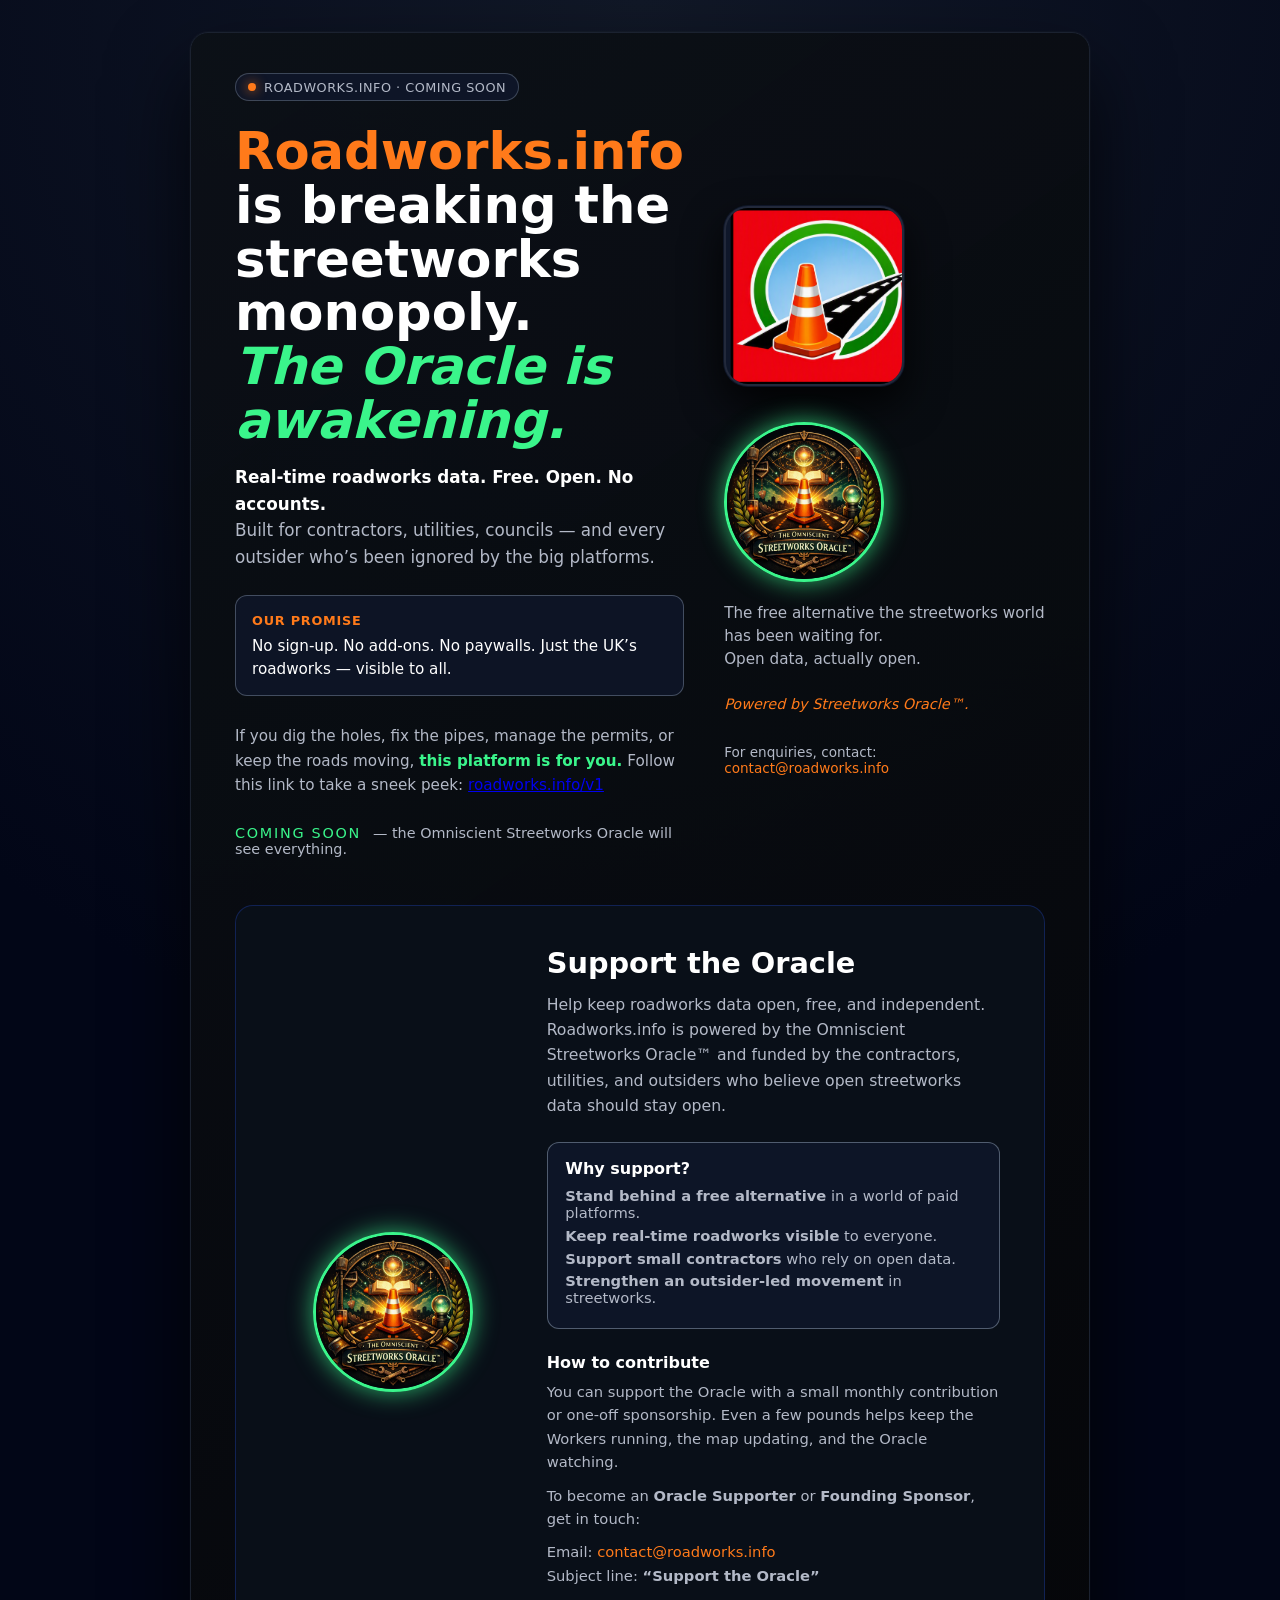
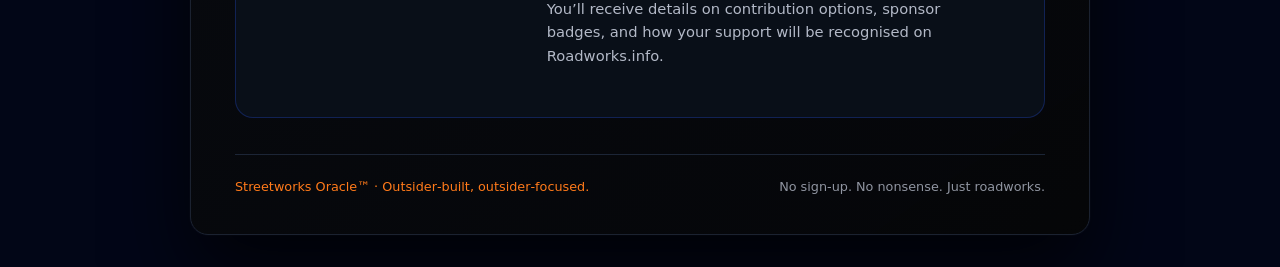
==== index.html @ d77ebe52 "Update link format in audience paragraph" ====
<!DOCTYPE html>
<html lang="en">
<head>
  <meta charset="UTF-8" />
  <title>Roadworks.info – Coming Soon</title>
  <meta name="viewport" content="width=device-width, initial-scale=1" />
  <style>
    :root {
      --bg-main: #050608;
      --bg-accent: #0b0f16;
      --text-main: #ffffff;
      --text-muted: #b3b9c7;
      --accent-orange: #ff7a1a;
      --accent-green: #3af58b;
      --accent-red: #ff3b3b;
      --border-soft: #1b2230;
      --font-main: system-ui, -apple-system, BlinkMacSystemFont, "Segoe UI",
        sans-serif;
    }

    * {
      box-sizing: border-box;
      margin: 0;
      padding: 0;
    }

    body {
      font-family: var(--font-main);
      background: radial-gradient(circle at top, #111827 0, #020617 55%);
      color: var(--text-main);
      min-height: 100vh;
      display: flex;
      align-items: center;
      justify-content: center;
      padding: 2rem;
    }

    .page {
      max-width: 900px;
      width: 100%;
      border-radius: 18px;
      background: linear-gradient(
        145deg,
        rgba(11, 15, 22, 0.95),
        rgba(5, 6, 8, 0.98)
      );
      border: 1px solid var(--border-soft);
      box-shadow:
        0 40px 80px rgba(0, 0, 0, 0.7),
        0 0 0 1px rgba(255, 255, 255, 0.02);
      padding: 2.5rem 2.75rem;
      position: relative;
      overflow: hidden;
    }

    .page::before {
      content: "";
      position: absolute;
      inset: -40%;
      background:
        radial-gradient(circle at 20% 0%, rgba(58, 245, 139, 0.12), transparent 55%),
        radial-gradient(circle at 80% 100%, rgba(255, 122, 26, 0.12), transparent 55%);
      opacity: 0.9;
      pointer-events: none;
      z-index: -1;
    }

    .badge {
      display: inline-flex;
      align-items: center;
      gap: 0.5rem;
      padding: 0.35rem 0.75rem;
      border-radius: 999px;
      background: rgba(15, 23, 42, 0.9);
      border: 1px solid rgba(148, 163, 184, 0.35);
      color: var(--text-muted);
      font-size: 0.8rem;
      letter-spacing: 0.04em;
      text-transform: uppercase;
      margin-bottom: 1.5rem;
    }

    .badge-dot {
      width: 8px;
      height: 8px;
      border-radius: 50%;
      background: var(--accent-orange);
      box-shadow: 0 0 12px rgba(255, 122, 26, 0.9);
      animation: pulse 1.8s infinite;
    }

    @keyframes pulse {
      0% { transform: scale(1); opacity: 1; }
      50% { transform: scale(1.4); opacity: 0.4; }
      100% { transform: scale(1); opacity: 1; }
    }

    .hero {
      display: grid;
      grid-template-columns: minmax(0, 1.4fr) minmax(0, 1fr);
      gap: 2.5rem;
      align-items: center;
    }

    @media (max-width: 768px) {
      .hero { grid-template-columns: 1fr; }
    }

    .hero-main h1 {
      font-size: clamp(2.4rem, 3vw + 1.4rem, 3.2rem);
      line-height: 1.05;
      margin-bottom: 1rem;
    }

    .hero-main h1 span.highlight { color: var(--accent-orange); }
    .hero-main h1 span.oracle { color: var(--accent-green); font-style: italic; }

    .hero-main p.lead {
      font-size: 1.05rem;
      color: var(--text-muted);
      line-height: 1.6;
      margin-bottom: 1.5rem;
    }

    .hero-main p.lead strong { color: var(--text-main); }

    .hero-main .promise {
      margin-bottom: 1.75rem;
      padding: 0.9rem 1rem;
      border-radius: 12px;
      border: 1px solid rgba(148, 163, 184, 0.4);
      background: rgba(15, 23, 42, 0.85);
      font-size: 0.95rem;
      line-height: 1.5;
    }

    .hero-main .promise span { display: block; }
    .hero-main .promise span.key {
      color: var(--accent-orange);
      font-weight: 600;
      text-transform: uppercase;
      letter-spacing: 0.06em;
      font-size: 0.8rem;
      margin-bottom: 0.35rem;
    }

    .hero-main .audience {
      font-size: 0.95rem;
      color: var(--text-muted);
      line-height: 1.6;
      margin-bottom: 1.75rem;
    }

    .hero-main .audience strong { color: var(--accent-green); }

    .hero-main .launch {
      font-size: 0.9rem;
      color: var(--accent-green);
      text-transform: uppercase;
      letter-spacing: 0.12em;
    }

    .hero-main .launch span {
      color: var(--text-muted);
      text-transform: none;
      letter-spacing: normal;
      margin-left: 0.35rem;
    }

    .hero-side {
      display: flex;
      flex-direction: column;
      gap: 1.25rem;
      align-items: flex-start;
    }

    @media (max-width: 768px) {
      .hero-side {
        align-items: center;
        text-align: center;
      }
    }

   .logo-oracle {
  width: 180px;
  height: 180px;
  border-radius: 24px;
  overflow: hidden;
  border: 2px solid rgba(248, 250, 252, 0.08);
  box-shadow:
    0 0 0 1px rgba(15, 23, 42, 0.9),
    0 18px 40px rgba(0, 0, 0, 0.85);
  background: #0f172a;
  display: flex;
  align-items: center;
  justify-content: center;
}


    .logo-oracle img {
      width: 100%;
      height: 100%;
      object-fit: cover;
    }

    .oracle-profile {
      width: 160px;
      height: 160px;
      border-radius: 50%;
      overflow: hidden;
      border: 3px solid #3af58b;
      box-shadow: 0 0 24px rgba(58, 245, 139, 0.7);
      margin-top: 1rem;
    }

    .oracle-profile img {
      width: 100%;
      height: 100%;
      object-fit: cover;
    }

    .brand-name {
      font-size: 1.4rem;
      font-weight: 600;
      letter-spacing: 0.08em;
      text-transform: uppercase;
      color: var(--accent-green);
    }

    .tagline {
      font-size: 0.95rem;
      color: var(--text-muted);
      line-height: 1.5;
    }

    .oracle-line {
      font-size: 0.9rem;
      color: var(--accent-orange);
      font-style: italic;
      margin-top: 0.35rem;
    }

    .contact {
      margin-top: 0.75rem;
      font-size: 0.85rem;
      color: var(--text-muted);
    }

    .contact a {
      color: var(--accent-orange);
      text-decoration: none;
    }

    .contact a:hover { text-decoration: underline; }

    /* SUPPORT THE ORACLE SECTION */
    .support-oracle {
      margin-top: 3rem;
      padding: 2.5rem 2.75rem;
      border-radius: 18px;
      background: rgba(10, 16, 26, 0.95);
      border: 1px solid rgba(30, 64, 175, 0.4);
    }

    .support-grid {
      display: grid;
      grid-template-columns: minmax(0, 1fr) minmax(0, 2fr);
      gap: 2.5rem;
      align-items: center;
    }

    @media (max-width: 768px) {
      .support-grid { grid-template-columns: 1fr; }
    }

    .support-visuals {
      display: flex;
      flex-direction: column;
      gap: 1.75rem;
      align-items: center;
      justify-content: center;
    }

    .circle {
      width: 160px;
      height: 160px;
      border-radius: 50%;
      display: flex;
      align-items: center;
      justify-content: center;
      overflow: hidden;
    }

    .circle img {
      width: 100%;
      height: 100%;
      object-fit: cover;
    }

    .red-circle {
      border: 3px solid #ff3b3b;
      box-shadow: 0 0 24px rgba(255, 59, 59, 0.7);
    }

    .green-circle {
      border: 3px solid #3af58b;
      box-shadow: 0 0 24px rgba(58, 245, 139, 0.7);
    }

    .support-content h2 {
      font-size: 1.8rem;
      margin-bottom: 0.75rem;
    }

    .support-lead {
      font-size: 0.98rem;
      color: #b3b9c7;
      line-height: 1.6;
      margin-bottom: 1.5rem;
    }

    .support-box {
      margin-bottom: 1.5rem;
      padding: 1rem 1.1rem;
      border-radius: 12px;
      background: rgba(15, 23, 42, 0.9);
      border: 1px solid rgba(148, 163, 184, 0.5);
    }

    .support-box h3 {
      font-size: 1rem;
      margin-bottom: 0.6rem;
    }

    .support-box ul {
      list-style: none;
      padding-left: 0;
      margin: 0;
    }

    .support-box li {
      font-size: 0.92rem;
      color: #b3b9c7;
      margin-bottom: 0.35rem;
    }

    .support-details h3 {
      font-size: 1rem;
      margin-bottom: 0.5rem;
    }

    .support-details p {
      font-size: 0.92rem;
      color: #b3b9c7;
      line-height: 1.6;
      margin-bottom: 0.6rem;
    }

    .support-contact a {
      color: #ff7a1a;
      text-decoration: none;
    }

    .support-contact a:hover { text-decoration: underline; }

    .support-note {
      font-size: 0.85rem;
      color: #9ca3af;
      margin-top: 0.4rem;
    }

    .footer {
      margin-top: 2.25rem;
      padding-top: 1.5rem;
      border-top: 1px solid rgba(30, 41, 59, 0.9);
      display: flex;
      justify-content: space-between;
      align-items: center;
      font-size: 0.8rem;
      color: var(--text-muted);
      gap: 1rem;
      flex-wrap: wrap;
    }

    .footer span.oracle-mark {
      color: var(--accent-orange);
      font-weight: 500;
    }

    .footer span.small { opacity: 0.8; }
  </style>
</head>

<body>
  <main class="page">
    <div class="badge">
      <span class="badge-dot"></span>
      <span>Roadworks.info · Coming Soon</span>
    </div>

    <section class="hero">
      <div class="hero-main">
        <h1>
          <span class="highlight">Roadworks.info</span><br />
          is breaking the streetworks monopoly.<br />
          <span class="oracle">The Oracle is awakening.</span>
        </h1>

        <p class="lead">
          <strong>Real‑time roadworks data. Free. Open. No accounts.</strong><br />
          Built for contractors, utilities, councils — and every outsider who’s been
          ignored by the big platforms.
        </p>

        <div class="promise">
          <span class="key">Our promise</span>
          <span>No sign‑up. No add‑ons. No paywalls. Just the UK’s roadworks — visible to all.</span>
        </div>

        <p class="audience">
          If you dig the holes, fix the pipes, manage the permits, or keep the roads moving,
          <strong>this platform is for you.</strong> Follow this link to take a sneek peek:
          <a href="https://roadworks.info/v1/" target="_blank">roadworks.info/v1</a>
        </p>

        <p class="launch">
          Coming soon
          <span>— the Omniscient Streetworks Oracle will see everything.</span>
        </p>
      </div>

      <div class="hero-side">
        <div class="logo-oracle">
          <img src="Images/OSO-logo.png" alt="Omniscient Streetworks Oracle emblem">
        </div>

        <div class="oracle-profile">
          <img src="Images/OSO-profile-pic.png" alt="Oracle profile">
        </div>

        <p class="tagline">
          The free alternative the streetworks world has been waiting for.<br />
          Open data, actually open.
        </p>

        <p class="oracle-line">
          Powered by Streetworks Oracle™.
        </p>

        <p class="contact">
          For enquiries, contact:<br />
          <a href="mailto:contact@roadworks.info">contact@roadworks.info</a>
        </p>
      </div>
    </section>

    <!-- SUPPORT THE ORACLE SECTION -->
    <section class="support-oracle">
      <div class="support-grid">
        <div class="support-visuals">
          <div class="circle green-circle">
            <img src="Images/OSO-profile-pic.png" alt="Oracle profile" />
          </div>
        </div>

        <div class="support-content">
          <h2>Support the Oracle</h2>
          <p class="support-lead">
            Help keep roadworks data open, free, and independent.
            Roadworks.info is powered by the Omniscient Streetworks Oracle™ and
            funded by the contractors, utilities, and outsiders who believe
            open streetworks data should stay open.
          </p>

          <div class="support-box">
            <h3>Why support?</h3>
            <ul>
              <li><strong>Stand behind a free alternative</strong> in a world of paid platforms.</li>
              <li><strong>Keep real‑time roadworks visible</strong> to everyone.</li>
              <li><strong>Support small contractors</strong> who rely on open data.</li>
              <li><strong>Strengthen an outsider‑led movement</strong> in streetworks.</li>
            </ul>
          </div>

          <div class="support-details">
            <h3>How to contribute</h3>
            <p>
              You can support the Oracle with a small monthly contribution or
              one‑off sponsorship. Even a few pounds helps keep the Workers
              running, the map updating, and the Oracle watching.
            </p>
            <p>
              To become an <strong>Oracle Supporter</strong> or
              <strong>Founding Sponsor</strong>, get in touch:
            </p>
            <p class="support-contact">
              Email: <a href="mailto:contact@roadworks.info">contact@roadworks.info</a><br />
              Subject line: <strong>“Support the Oracle”</strong>
            </p>
            <p class="support-note">
              You’ll receive details on contribution options, sponsor badges,
              and how your support will be recognised on Roadworks.info.
            </p>
          </div>
        </div>
      </div>
    </section>

    <footer class="footer">
      <span class="oracle-mark">Streetworks Oracle™ · Outsider‑built, outsider‑focused.</span>
      <span class="small">No sign‑up. No nonsense. Just roadworks.</span>
    </footer>

  </main>
</body>
</html>
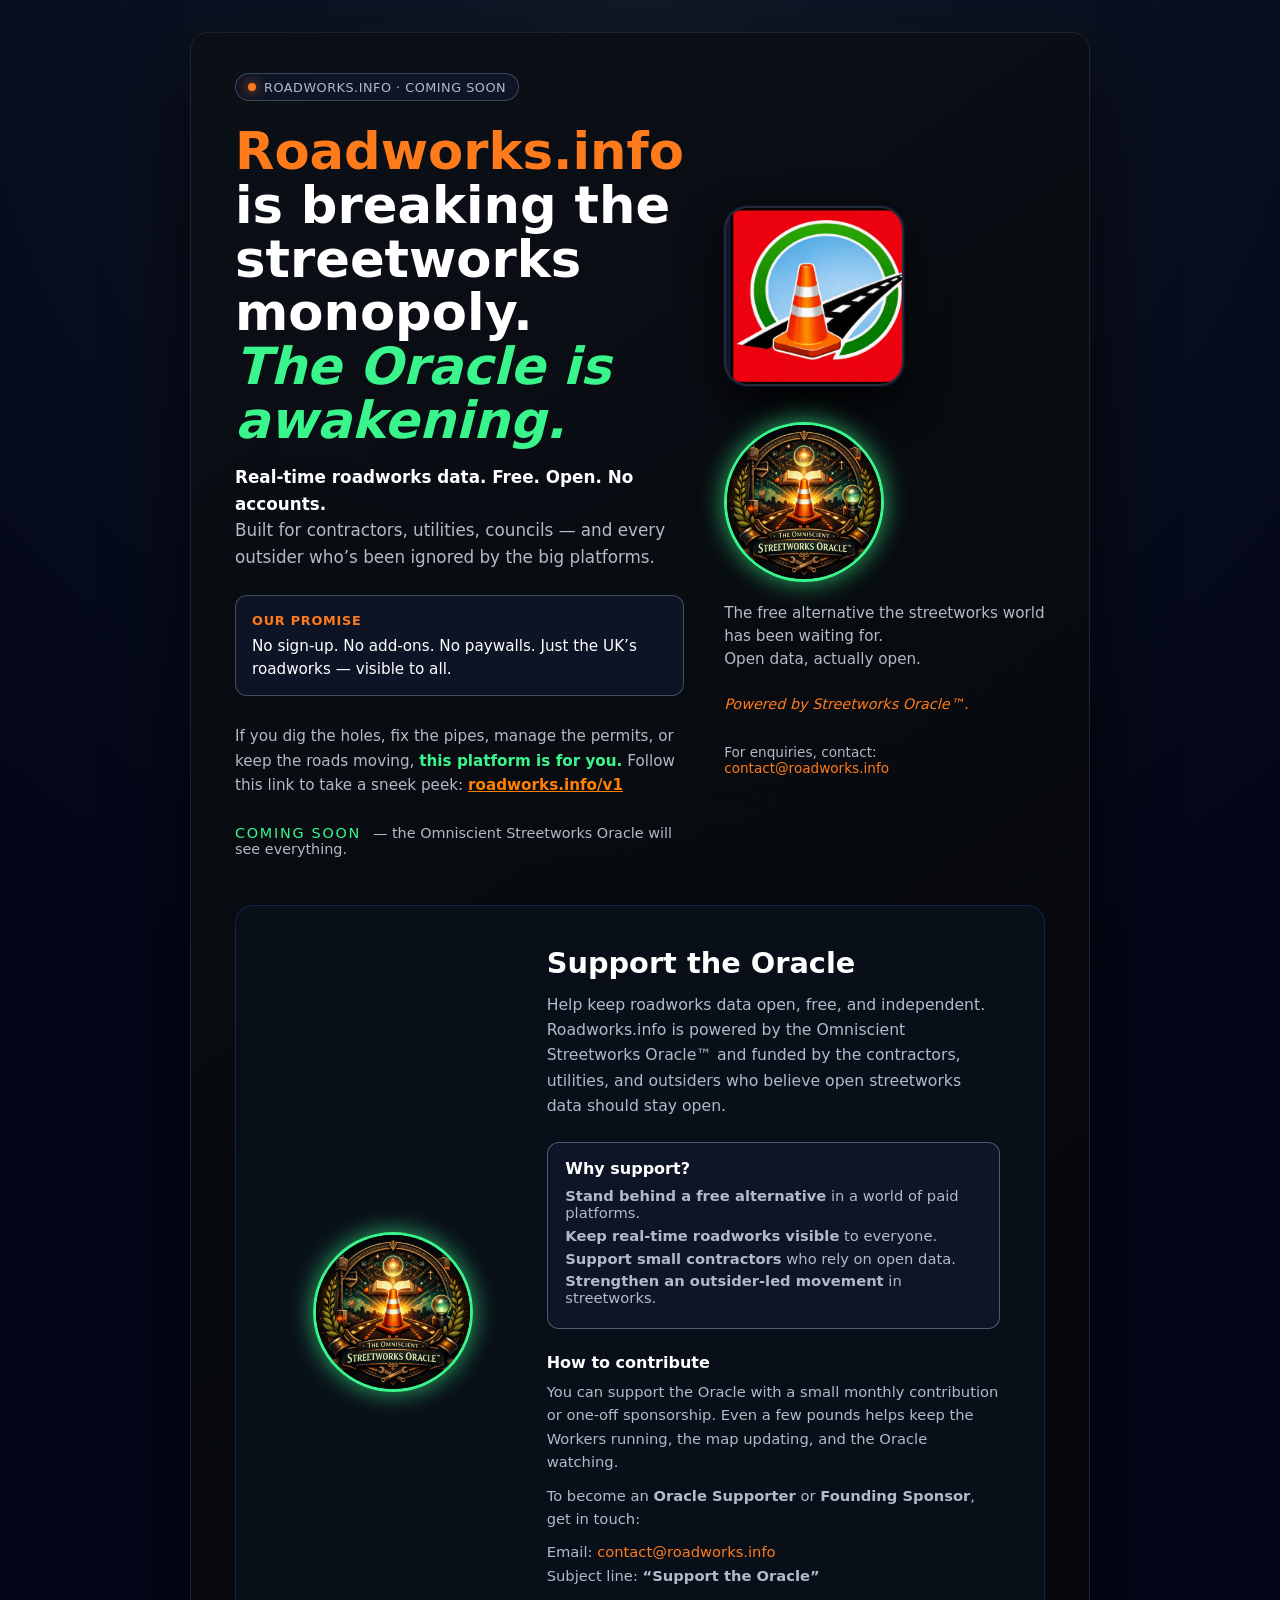
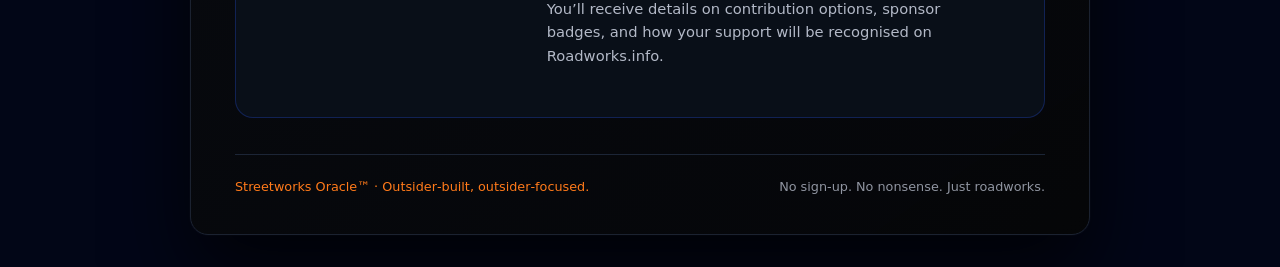
==== commit b3d4110a: "Enhance link appearance for roadworks.info Updated link style for roadworks.info in index.html" ====
--- a/index.html
+++ b/index.html
@@ -420,7 +420,9 @@
         <p class="audience">
           If you dig the holes, fix the pipes, manage the permits, or keep the roads moving,
           <strong>this platform is for you.</strong> Follow this link to take a sneek peek:
-          <a href="https://roadworks.info/v1/" target="_blank">roadworks.info/v1</a>
+          <a href="https://roadworks.info/v1/" target="_blank" style="color:#ff7f00; font-weight:bold;">
+  roadworks.info/v1
+</a>
         </p>
 
         <p class="launch">
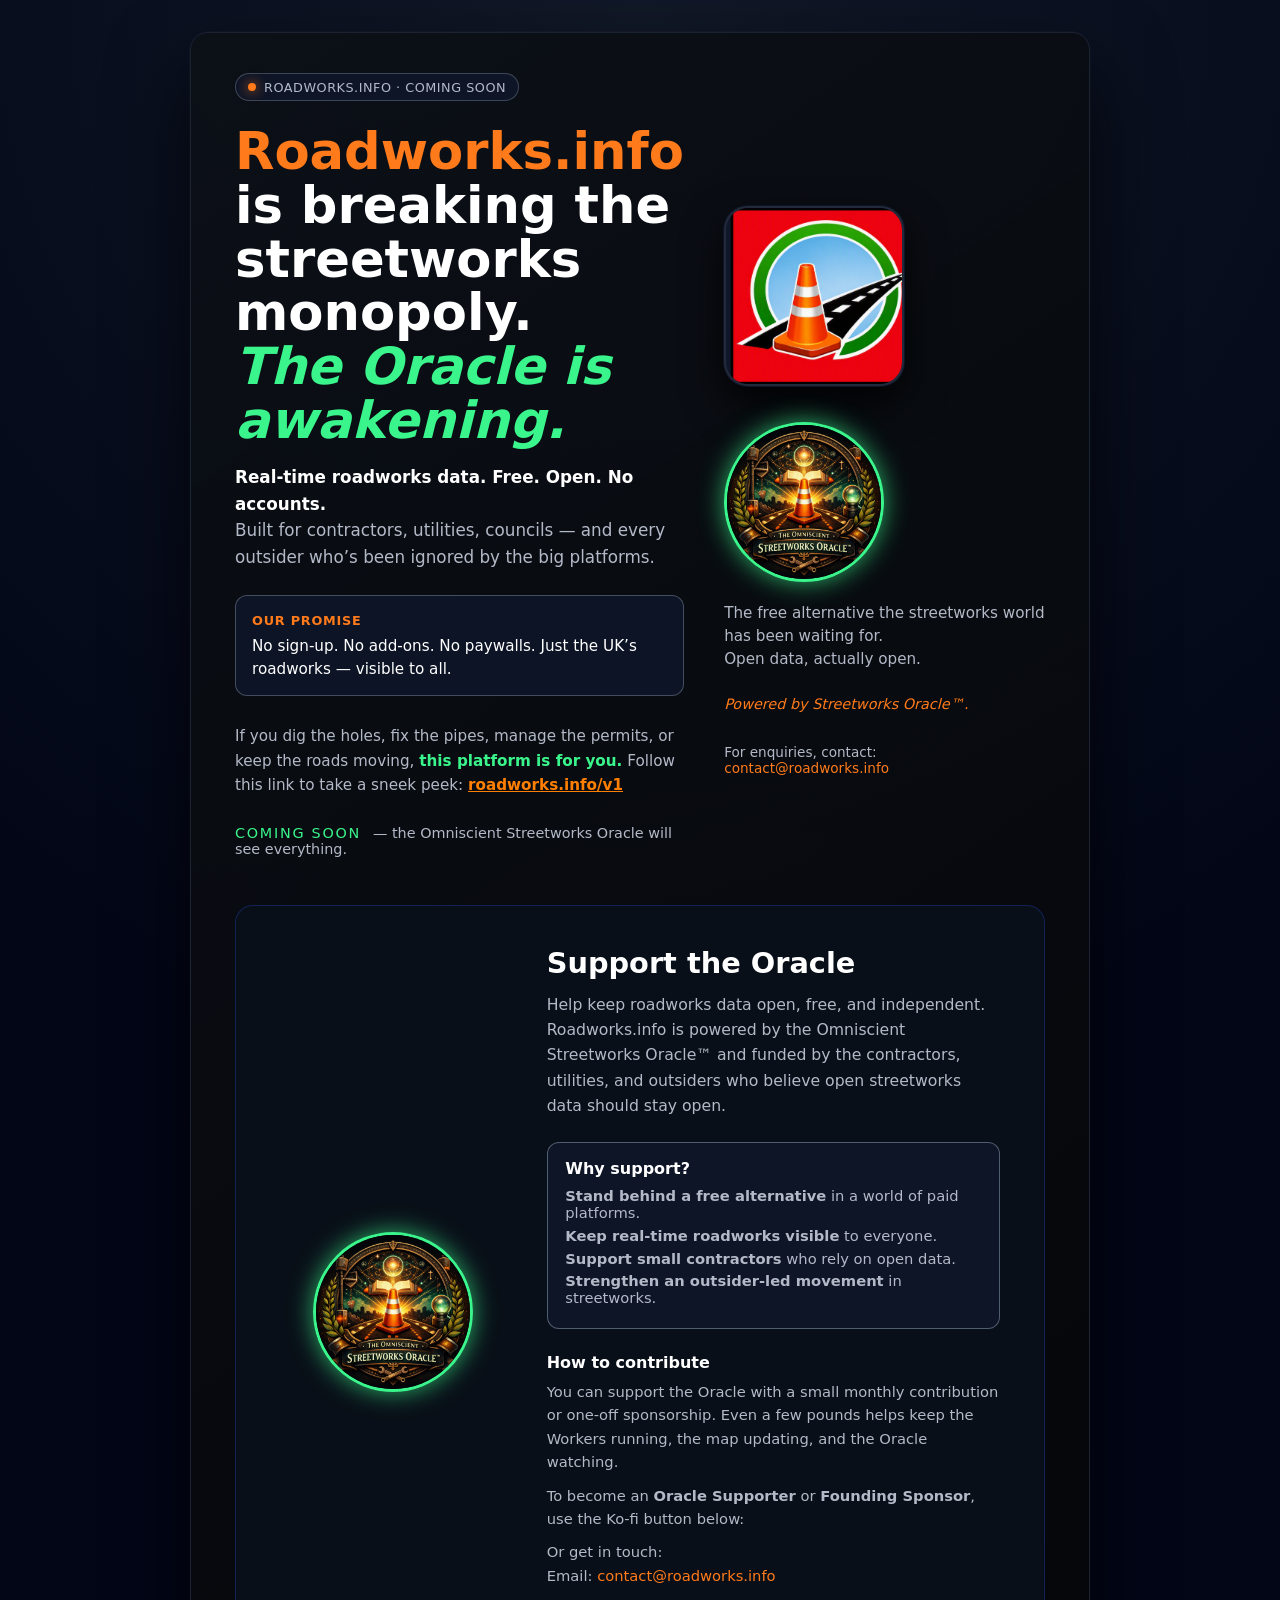
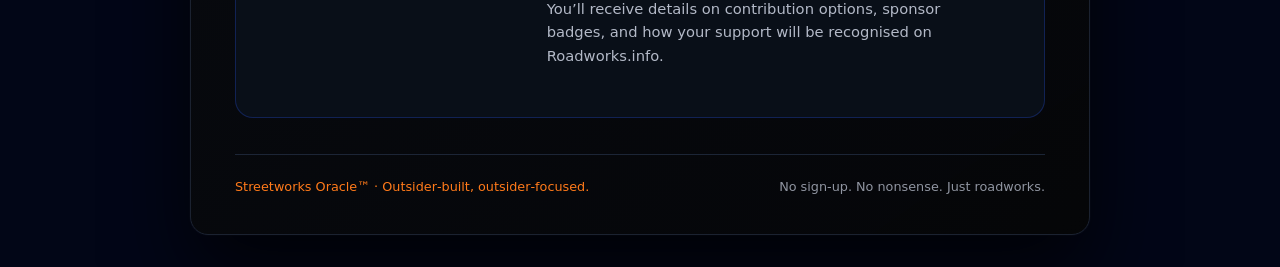
==== commit 858444a9: "Add Ko-fi button for Oracle support contributions Updated the support section to include Ko-fi integ" ====
--- a/index.html
+++ b/index.html
@@ -484,26 +484,38 @@
             </ul>
           </div>
 
-          <div class="support-details">
-            <h3>How to contribute</h3>
-            <p>
-              You can support the Oracle with a small monthly contribution or
-              one‑off sponsorship. Even a few pounds helps keep the Workers
-              running, the map updating, and the Oracle watching.
-            </p>
-            <p>
-              To become an <strong>Oracle Supporter</strong> or
-              <strong>Founding Sponsor</strong>, get in touch:
-            </p>
-            <p class="support-contact">
-              Email: <a href="mailto:contact@roadworks.info">contact@roadworks.info</a><br />
-              Subject line: <strong>“Support the Oracle”</strong>
-            </p>
-            <p class="support-note">
-              You’ll receive details on contribution options, sponsor badges,
-              and how your support will be recognised on Roadworks.info.
-            </p>
-          </div>
+<div class="support-details">
+  <h3>How to contribute</h3>
+
+  <p>
+    You can support the Oracle with a small monthly contribution or one‑off sponsorship.
+    Even a few pounds helps keep the Workers running, the map updating, and the Oracle watching.
+  </p>
+
+  <p>
+    To become an <strong>Oracle Supporter</strong> or <strong>Founding Sponsor</strong>,
+    use the Ko‑fi button below:
+  </p>
+
+  <!-- Ko-fi Widget -->
+  <div id="kofi-container"></div>
+  <script src="https://storage.ko-fi.com/cdn/widget/Widget_2.js"></script>
+  <script>
+    kofiwidget2.init('Support the Oracle', '#e88f12', 'Q8S127WMJU');
+    kofiwidget2.draw();
+  </script>
+
+  <p class="support-contact">
+    Or get in touch:<br>
+    Email: <a href="mailto:contact@roadworks.info">contact@roadworks.info</a>
+  </p>
+
+  <p class="support-note">
+    You’ll receive details on contribution options, sponsor badges,
+    and how your support will be recognised on Roadworks.info.
+  </p>
+</div>
+
         </div>
       </div>
     </section>
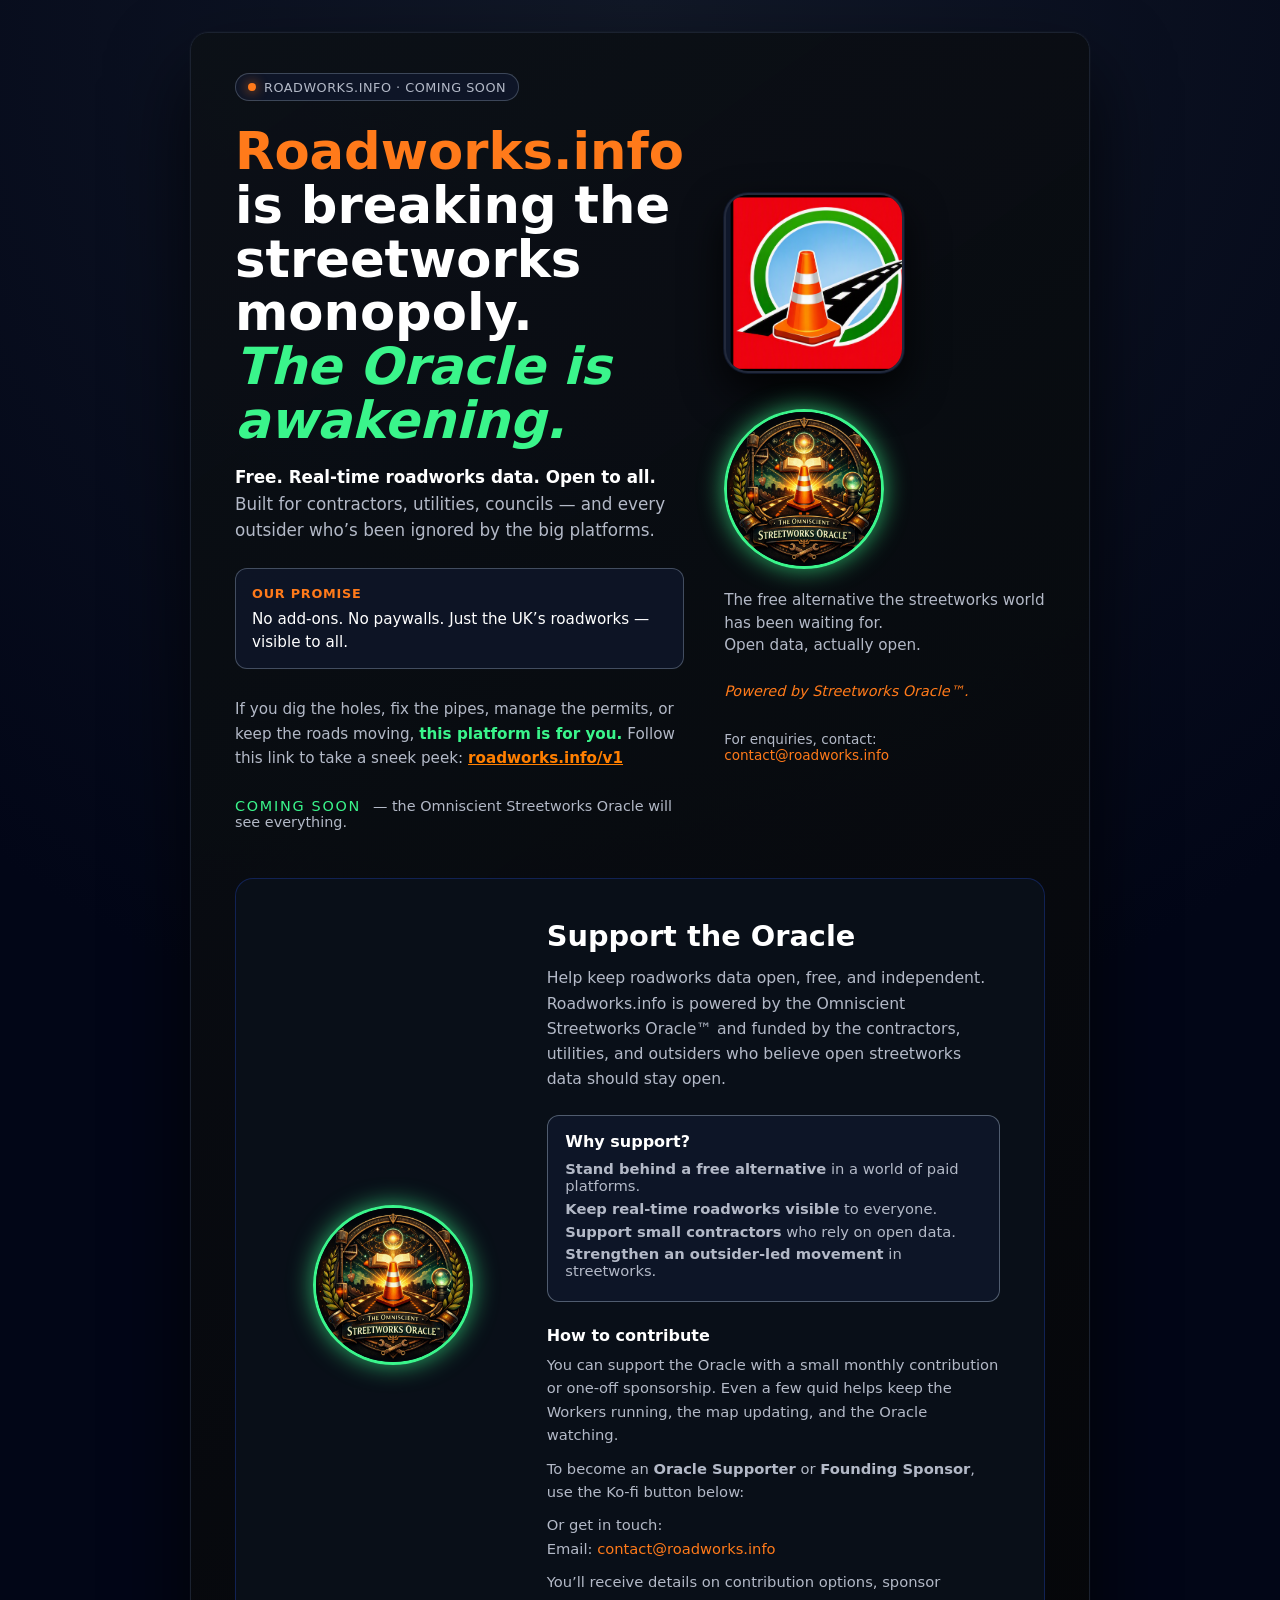
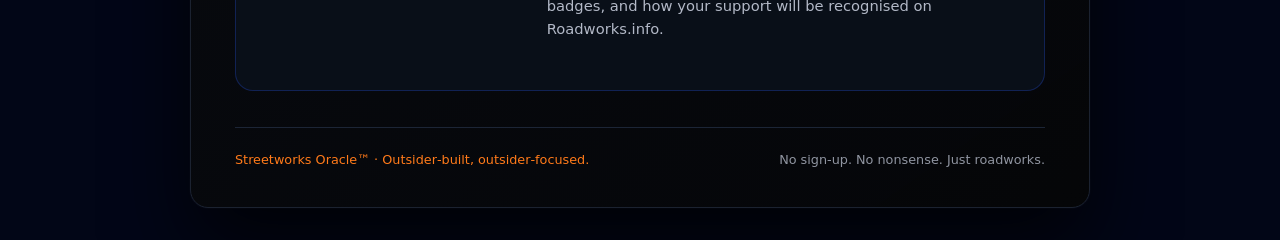
==== commit 3a3b8a40: "Revise wording for clarity and conciseness" ====
--- a/index.html
+++ b/index.html
@@ -1,7 +1,9 @@
 <!DOCTYPE html>
 <html lang="en">
 <head>
+  <meta name="msvalidate.01" content="FF4FE21F1B54115FF8262AF7FEB8BE11" />
   <meta charset="UTF-8" />
+   <link rel="icon" type="image/x-icon" href="Images/OSO-logo.png" />
   <title>Roadworks.info – Coming Soon</title>
   <meta name="viewport" content="width=device-width, initial-scale=1" />
   <style>
@@ -407,14 +409,14 @@
         </h1>
 
         <p class="lead">
-          <strong>Real‑time roadworks data. Free. Open. No accounts.</strong><br />
+          <strong>Free. Real‑time roadworks data. Open to all.</strong><br />
           Built for contractors, utilities, councils — and every outsider who’s been
           ignored by the big platforms.
         </p>
 
         <div class="promise">
           <span class="key">Our promise</span>
-          <span>No sign‑up. No add‑ons. No paywalls. Just the UK’s roadworks — visible to all.</span>
+          <span>No add‑ons. No paywalls. Just the UK’s roadworks — visible to all.</span>
         </div>
 
         <p class="audience">
@@ -489,7 +491,7 @@
 
   <p>
     You can support the Oracle with a small monthly contribution or one‑off sponsorship.
-    Even a few pounds helps keep the Workers running, the map updating, and the Oracle watching.
+    Even a few quid helps keep the Workers running, the map updating, and the Oracle watching.
   </p>
 
   <p>
